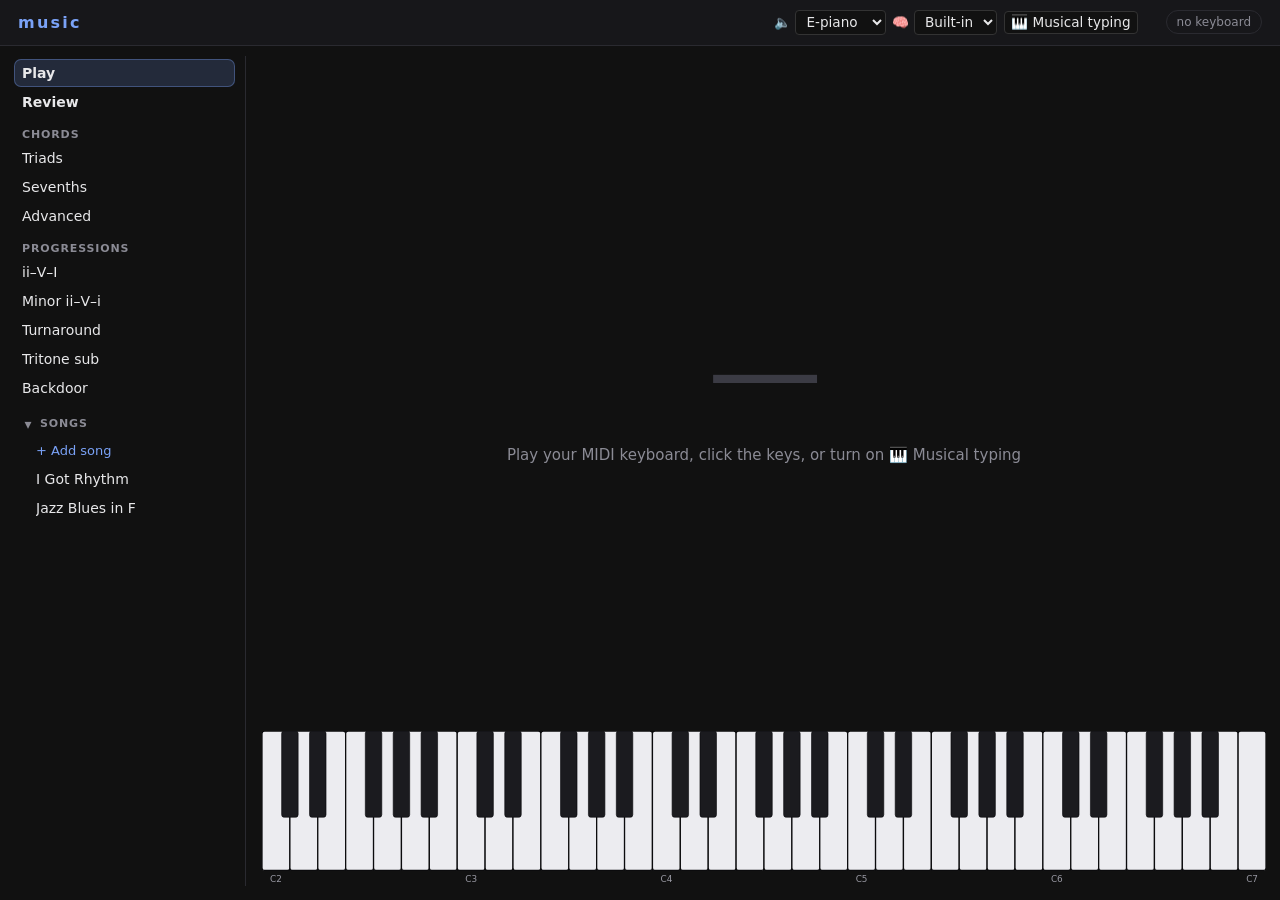
==== index.html @ 4709f895 "Publish the page from 1d57ed6" ====
<!doctype html>
<html lang="en">
<head>
  <meta name="music-static" content="1">
  <meta charset="utf-8">
  <meta name="viewport" content="width=device-width, initial-scale=1">
  <title>music</title>
  <link rel="stylesheet" href="style.css">
</head>
<body>
  <header class="bar">
    <span class="brand">music</span>
    <nav class="tabs" id="tabs"></nav>
    <span class="sound" id="sound">
      <label>🔈 <select id="sound-sel" title="what plays your notes"></select></label>
      <button id="twin-btn" hidden aria-expanded="false" title="adjust the S-1 twin's sound">⚙</button>
      <label>🧠 <select id="srs-sel" title="where review cards live"></select></label>
      <button id="typing-btn" title="musical typing: play from the computer keyboard (off)">🎹 Musical typing</button>
    </span>
    <span class="chip off" id="port-chip">no keyboard</span>
  </header>
  <main id="view-root"></main>
  <script type="module" src="main.js?v=practice2"></script>
</body>
</html>
---- style.css ----
:root {
  --bg: #111;
  --panel: #17171a;
  --line: #2a2a30;
  --ink: #e8e8ea;
  --dim: #8b8b95;
  --accent: #7aa2f7;
  --good: #22c55e;
  --bad: #ef4444;
  --warn: #eab308;
  font-family: system-ui, -apple-system, "Segoe UI", Roboto, Helvetica, Arial, sans-serif;
}

* { box-sizing: border-box; }

body {
  margin: 0;
  background: var(--bg);
  color: var(--ink);
  min-height: 100vh;
}

/* ── shell ─────────────────────────────────────────────── */
.bar {
  display: flex;
  align-items: center;
  gap: 18px;
  padding: 10px 18px;
  border-bottom: 1px solid var(--line);
  background: var(--panel);
  position: sticky;
  top: 0;
  z-index: 2;
}

.brand {
  font-weight: 600;
  letter-spacing: 0.14em;
  text-transform: lowercase;
  color: var(--accent);
}

.tabs { display: flex; gap: 6px; flex: 1; }
.tabs[hidden] { display: none; }      /* one view: no tab bar (main.js) */

.tabs button {
  background: none;
  border: 1px solid transparent;
  border-radius: 6px;
  color: var(--dim);
  padding: 5px 12px;
  font: inherit;
  font-size: 14px;
  cursor: pointer;
}
.tabs button:hover { color: var(--ink); }
.tabs button.active { color: var(--ink); border-color: var(--line); background: #1e1e23; }

.chip {
  font-size: 12px;
  padding: 4px 10px;
  border-radius: 999px;
  border: 1px solid var(--line);
  color: var(--dim);
  white-space: nowrap;
  max-width: 40vw;
  overflow: hidden;
  text-overflow: ellipsis;
}
.chip.on { color: var(--good); border-color: #1d4a2e; }
.chip.off { color: var(--dim); }

main { padding: 22px 18px 40px; max-width: 1100px; margin: 0 auto; }

/* ── trainer ───────────────────────────────────────────── */
.row { display: flex; gap: 10px; align-items: center; flex-wrap: wrap; }

select, .btn {
  background: #1e1e23;
  color: var(--ink);
  border: 1px solid var(--line);
  border-radius: 6px;
  padding: 7px 14px;
  font: inherit;
  font-size: 14px;
  cursor: pointer;
}
.btn:hover:not(:disabled) { border-color: var(--accent); }
.btn:disabled { opacity: 0.4; cursor: default; }
.btn.primary { background: var(--accent); border-color: var(--accent); color: #10131c; font-weight: 600; }

.card {
  position: relative;
  overflow: hidden;
  margin: 20px 0;
  padding: 26px 22px;
  background: var(--panel);
  border: 1px solid var(--line);
  border-radius: 10px;
}
/* the trainer's "Show keys" switch, beside Start / Skip / Stop */
.t-toggle { display: inline-flex; align-items: center; gap: 6px; font-size: 13px; color: var(--dim);
  cursor: pointer; user-select: none; }
.t-toggle input { margin: 0; accent-color: var(--accent); }
.t-toggle[hidden] { display: none; }
/* how far through the session: a thin bar on the card's bottom edge, no numbers */
.t-progress { position: absolute; left: 0; bottom: 0; height: 2px; width: 0; background: var(--accent);
  opacity: .75; transition: width 160ms linear; }

.chord {
  font-size: 64px;
  font-weight: 600;
  line-height: 1.05;
  letter-spacing: -0.02em;
}
.chord.idle { color: var(--dim); font-size: 34px; font-weight: 400; }
/* Sight-reading prompts: the same slot holds engraved notes instead of a name. */
.chord.staff { font-size: 0; line-height: 0; }
.chord.staff svg { display: block; max-width: 100%; height: auto; }

.prompt-line { color: var(--dim); margin-top: 8px; font-size: 15px; }


.verdict { margin-top: 16px; font-size: 15px; min-height: 22px; font-variant-numeric: tabular-nums; }
.verdict.ok { color: var(--good); }
.verdict.no { color: var(--bad); }

/* per-card grade breakdown (trainer `passed` events) */
.grade { margin-top: 10px; font-size: 14px; min-height: 20px; color: var(--dim);
         font-variant-numeric: tabular-nums; }
.grade .ease { font-weight: 600; padding: 1px 8px; border-radius: 999px;
               border: 1px solid var(--line); }
.grade .t-good { color: var(--good); }
.grade .t-warn { color: var(--warn); }
.grade .t-bad { color: var(--bad); }

.piano-wrap { width: 100%; overflow-x: auto; }
svg.piano { width: 100%; min-width: 640px; display: block; }
svg.piano rect { transition: fill 90ms linear; }
svg.piano text { fill: #9a9aa4; font-size: 7px; user-select: none; }
/* ⌨ musical typing: the computer key on each piano key it plays (keyboard.js) */
svg.piano text.kb-letter { fill: #202027; font-size: 13px; font-weight: 600; }
svg.piano text.kb-letter.on-black { fill: #f4f4f6; font-size: 10px; }

.summary { font-size: 15px; line-height: 1.7; }
.summary h3 { margin: 0 0 8px; font-size: 14px; text-transform: uppercase; letter-spacing: 0.1em; color: var(--dim); }

/* header sound controls */
.sound { display: inline-flex; gap: .4rem; align-items: center; margin-left: auto; margin-right: .6rem; font-size: .85rem; }
#srs-sel { max-width: 150px; }
.sound select, .sound button { background: #111; color: inherit; border: 1px solid #333; border-radius: 4px; padding: .15rem .4rem; font: inherit; }
.sound button:hover { border-color: #666; }
.sound button.on { border-color: var(--good); color: var(--good); }
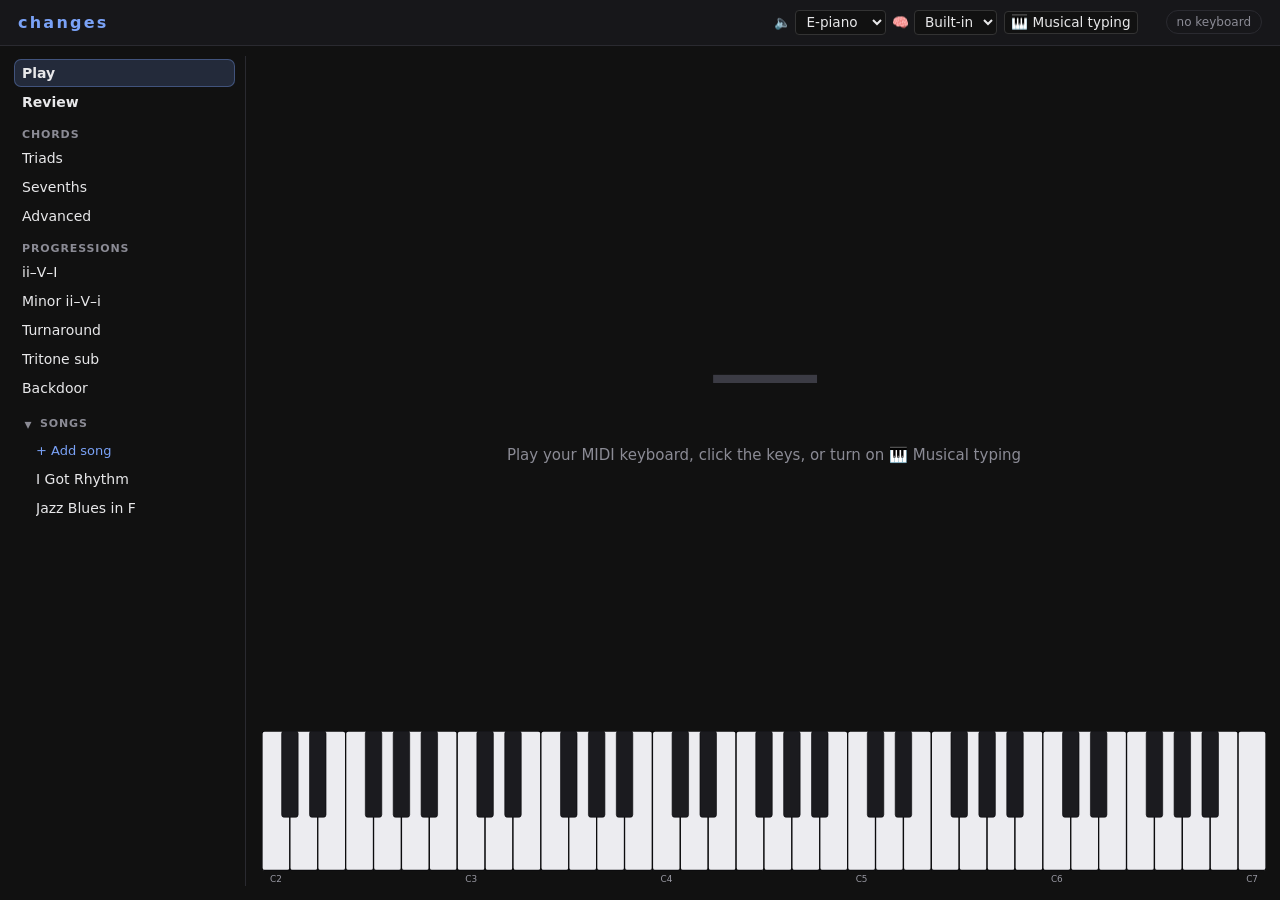
==== commit 20ee2c3b: "Publish the page from 159b1d0" ====
--- a/index.html
+++ b/index.html
@@ -2,14 +2,15 @@
 <html lang="en">
 <head>
   <meta name="music-static" content="1">
+  <link rel="icon" href="icon.svg" type="image/svg+xml">
   <meta charset="utf-8">
   <meta name="viewport" content="width=device-width, initial-scale=1">
-  <title>music</title>
+  <title>Changes</title>
   <link rel="stylesheet" href="style.css">
 </head>
 <body>
   <header class="bar">
-    <span class="brand">music</span>
+    <span class="brand">changes</span>
     <nav class="tabs" id="tabs"></nav>
     <span class="sound" id="sound">
       <label>🔈 <select id="sound-sel" title="what plays your notes"></select></label>
